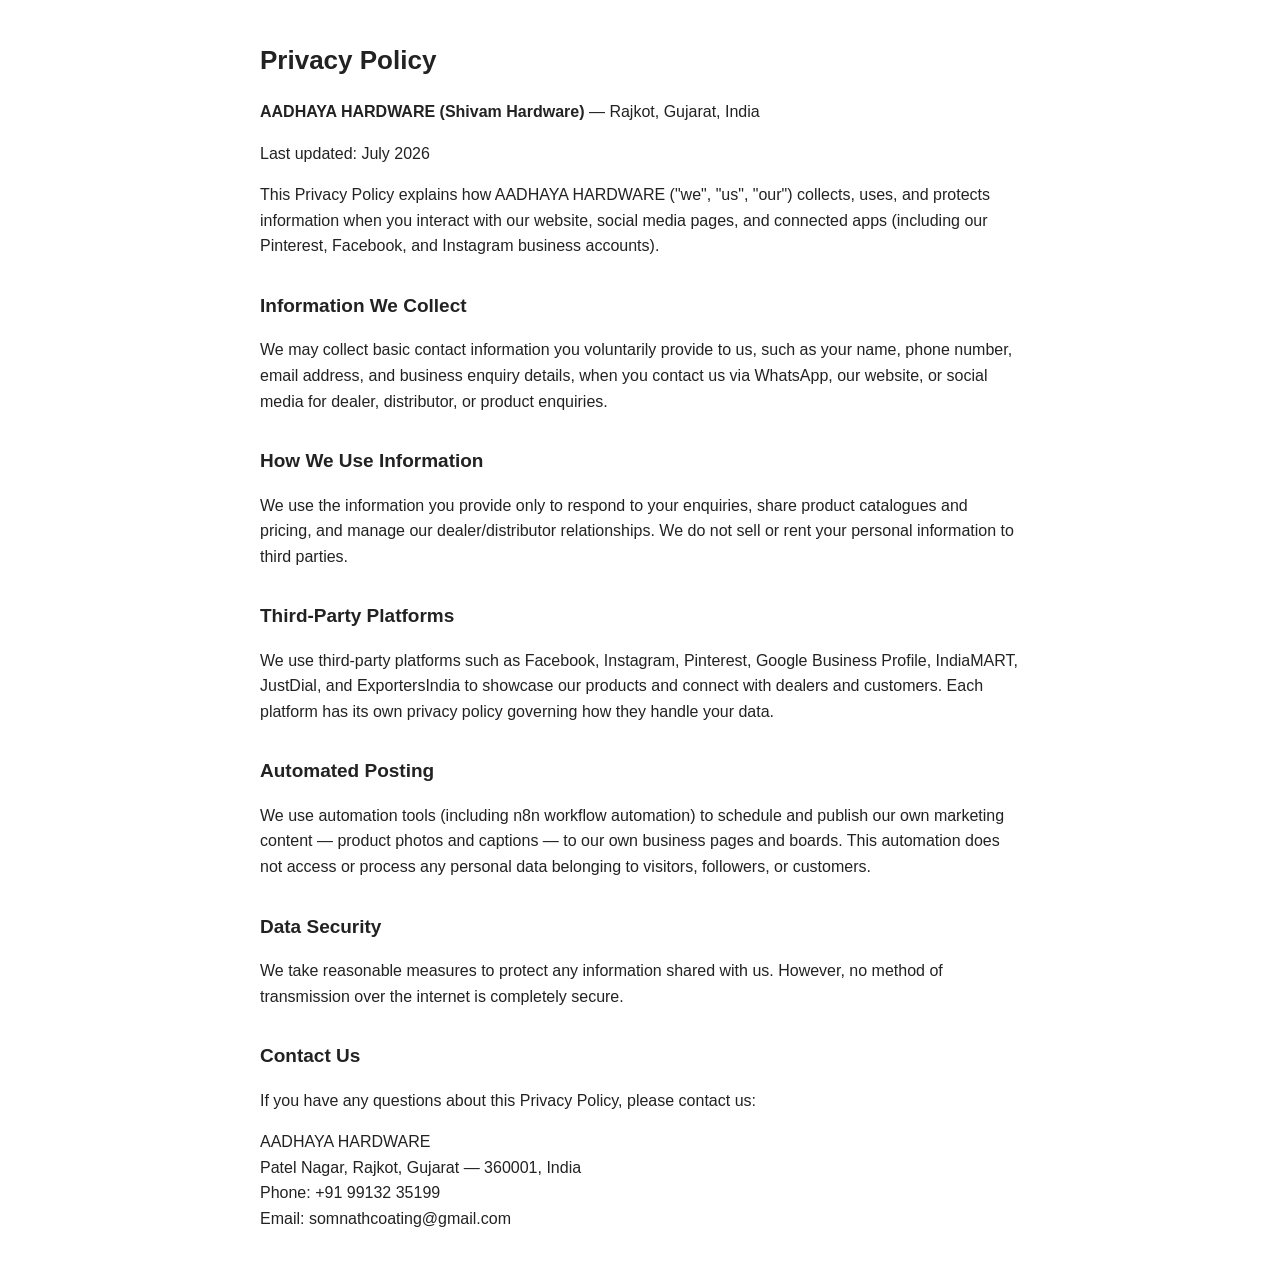
==== aadhaya_privacy_policy.html @ fa014b4c "Add files via upload" ====
<!DOCTYPE html>
<html lang="en">
<head>
<meta charset="UTF-8">
<title>Privacy Policy - AADHAYA HARDWARE</title>
<meta name="viewport" content="width=device-width, initial-scale=1">
<style>
body{font-family:Arial,Helvetica,sans-serif;max-width:760px;margin:40px auto;padding:0 20px;line-height:1.6;color:#222}
h1{font-size:26px}
h2{font-size:19px;margin-top:32px}
</style>
</head>
<body>
<h1>Privacy Policy</h1>
<p><strong>AADHAYA HARDWARE (Shivam Hardware)</strong> — Rajkot, Gujarat, India</p>
<p>Last updated: July 2026</p>

<p>This Privacy Policy explains how AADHAYA HARDWARE ("we", "us", "our") collects, uses, and protects information when you interact with our website, social media pages, and connected apps (including our Pinterest, Facebook, and Instagram business accounts).</p>

<h2>Information We Collect</h2>
<p>We may collect basic contact information you voluntarily provide to us, such as your name, phone number, email address, and business enquiry details, when you contact us via WhatsApp, our website, or social media for dealer, distributor, or product enquiries.</p>

<h2>How We Use Information</h2>
<p>We use the information you provide only to respond to your enquiries, share product catalogues and pricing, and manage our dealer/distributor relationships. We do not sell or rent your personal information to third parties.</p>

<h2>Third-Party Platforms</h2>
<p>We use third-party platforms such as Facebook, Instagram, Pinterest, Google Business Profile, IndiaMART, JustDial, and ExportersIndia to showcase our products and connect with dealers and customers. Each platform has its own privacy policy governing how they handle your data.</p>

<h2>Automated Posting</h2>
<p>We use automation tools (including n8n workflow automation) to schedule and publish our own marketing content — product photos and captions — to our own business pages and boards. This automation does not access or process any personal data belonging to visitors, followers, or customers.</p>

<h2>Data Security</h2>
<p>We take reasonable measures to protect any information shared with us. However, no method of transmission over the internet is completely secure.</p>

<h2>Contact Us</h2>
<p>If you have any questions about this Privacy Policy, please contact us:</p>
<p>
AADHAYA HARDWARE<br>
Patel Nagar, Rajkot, Gujarat — 360001, India<br>
Phone: +91 99132 35199<br>
Email: somnathcoating@gmail.com
</p>
</body>
</html>
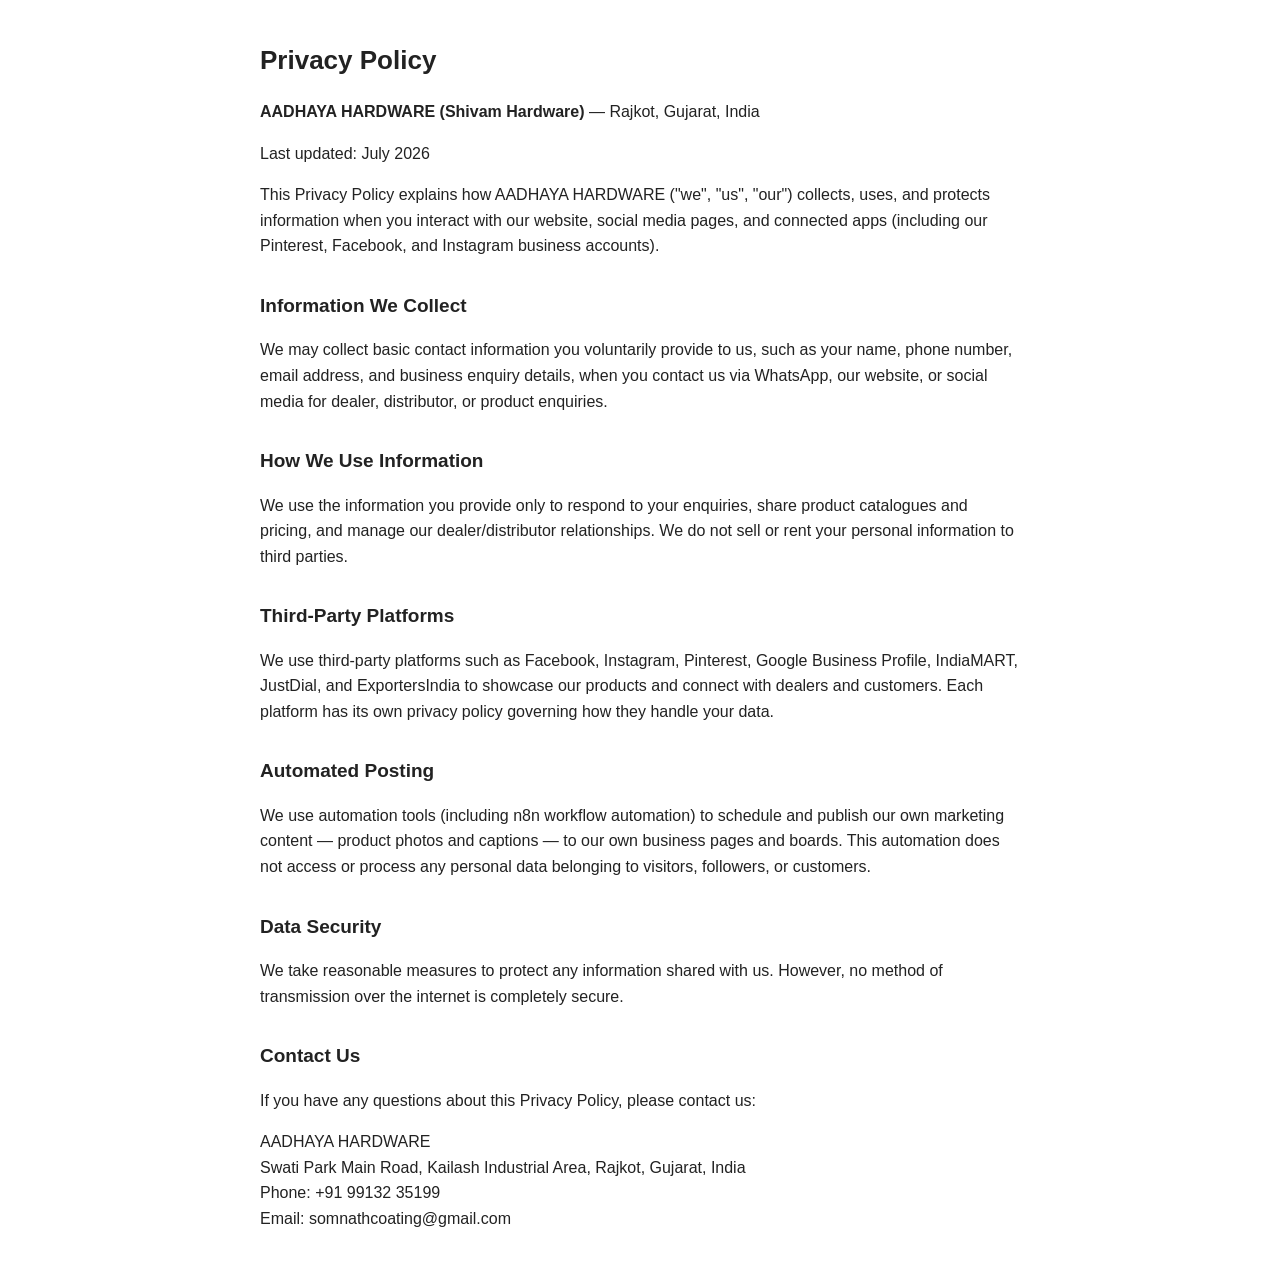
==== commit 37048ef8: "Update address to Swati Park Main Road, Kailash Industrial Area; experience 12yr -> 14yr Co-Authored" ====
--- a/aadhaya_privacy_policy.html
+++ b/aadhaya_privacy_policy.html
@@ -14,7 +14,7 @@
 <h1>Privacy Policy</h1>
 <p><strong>AADHAYA HARDWARE (Shivam Hardware)</strong> — Rajkot, Gujarat, India</p>
 <p>Last updated: July 2026</p>
-
+ 
 <p>This Privacy Policy explains how AADHAYA HARDWARE ("we", "us", "our") collects, uses, and protects information when you interact with our website, social media pages, and connected apps (including our Pinterest, Facebook, and Instagram business accounts).</p>
 
 <h2>Information We Collect</h2>
@@ -36,7 +36,7 @@
 <p>If you have any questions about this Privacy Policy, please contact us:</p>
 <p>
 AADHAYA HARDWARE<br>
-Patel Nagar, Rajkot, Gujarat — 360001, India<br>
+Swati Park Main Road, Kailash Industrial Area, Rajkot, Gujarat, India<br>
 Phone: +91 99132 35199<br>
 Email: somnathcoating@gmail.com
 </p>
